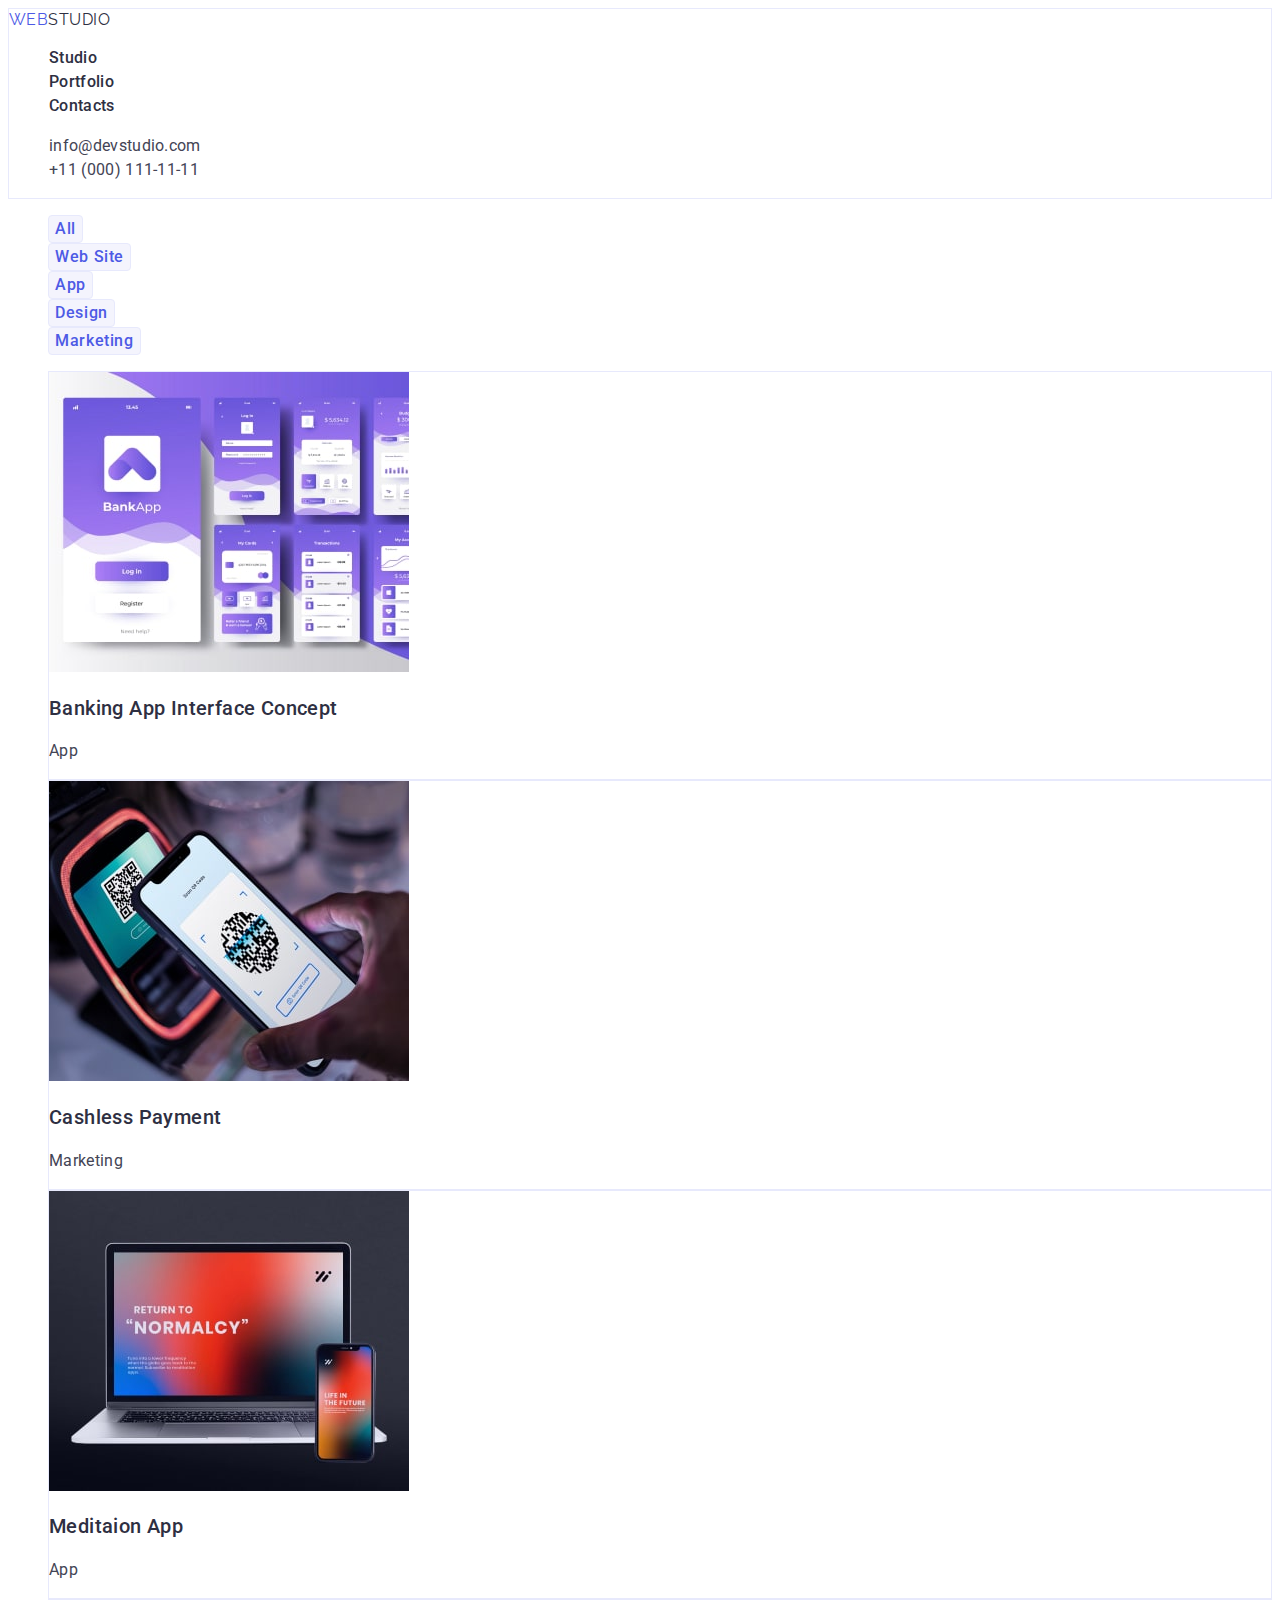
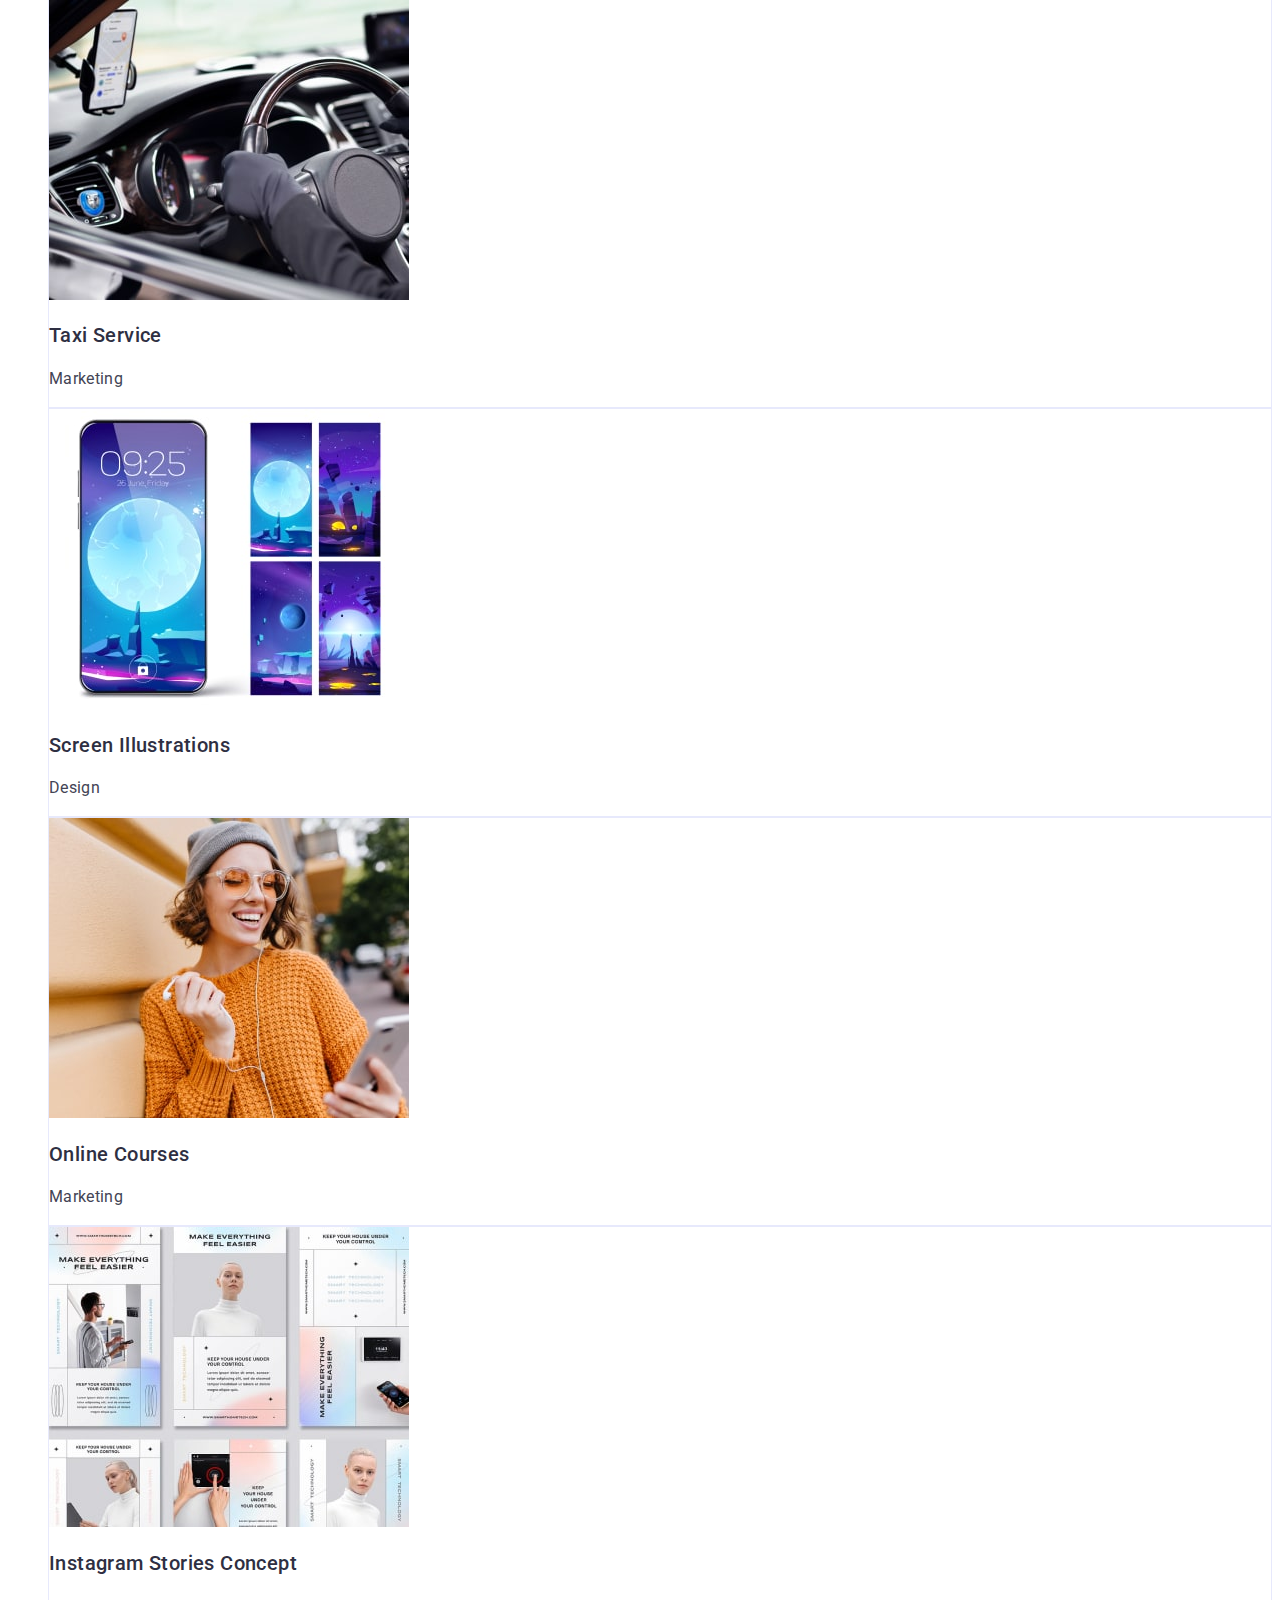
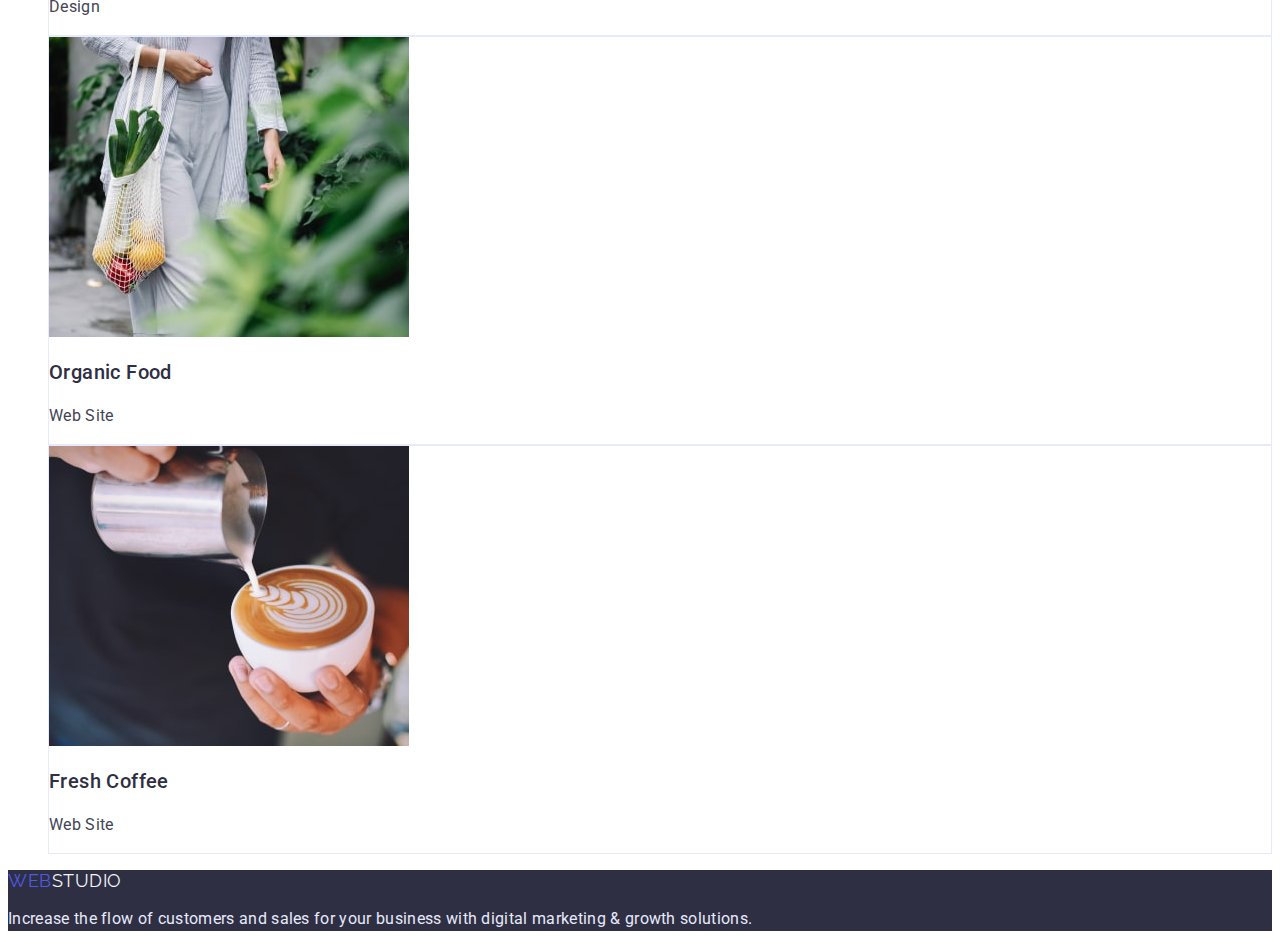
==== portfolio.html @ 23fd4c04 "Initial commit" ====
<!DOCTYPE html>
<html lang="en">
<head>
    <meta charset="UTF-8">
    <meta http-equiv="X-UA-Compatible" content="IE=edge">
    <meta name="viewport" content="width=device-width, initial-scale=1.0">
    <title>Portfolio</title>
    <link rel="preconnect" href="https://fonts.googleapis.com"><link rel="preconnect" href="https://fonts.gstatic.com" crossorigin><link href="https://fonts.googleapis.com/css2?family=Raleway:wght@800&family=Roboto:wght@400;500;700;900&display=swap" rel="stylesheet">
    <link rel="stylesheet" href="./css/styles.css" />
</head>
<body>
    <header class="header">
        <nav class="nav">
            <a class="text-logo" href="./index.html">
                <span class="span">Web</span>Studio
            </a>
            <ul class="nav-list">
                <li class="nav-item"><a class="nav-link" href="./index.html">Studio</a></li>
                <li class="nav-item"><a class="nav-link" href="./portfolio.html">Portfolio</a></li>
                <li class="nav-item"><a class="nav-link" href="">Contacts</a></li>
            </ul> 
        </nav>
        <address>
            <ul class="address-list">
                <li class="address-item"><a class="address-link" href="mailto:info@devstudio.com">info@devstudio.com</a></li>
                <li class="address-item"><a class="address-link" href="tel:+110001111111">+11 (000) 111-11-11</a></li>
            </ul>
        </address>
    </header>
    <main>
        <!-- Hero -->
        <section class="portfolio-hero">
            <h1 class="visually-hidden">Development</h1>
            <ul class="portfolio-hero-list">
                <li class="portfolio-hero-item-btn"><button class="portfolio-hero-btn" type="button">All</button></li>
                <li class="portfolio-hero-item-btn"><button class="portfolio-hero-btn" type="button">Web Site</button></li>
                <li class="portfolio-hero-item-btn"><button class="portfolio-hero-btn" type="button">App</button></li>
                <li class="portfolio-hero-item-btn"><button class="portfolio-hero-btn" type="button">Design</button></li>
                <li class="portfolio-hero-item-btn"><button class="portfolio-hero-btn" type="button">Marketing</button></li>
            </ul>
            <ul class="portfolio-hero-list">
                <li class="portfolio-hero-item">
                    <a class="portfolio-hero-link"  href="">
                    <img class="portfolio-hero-img" src="./images/hw2/img1-min.jpg" alt="banking" width="360" height="300"> 
                    </a>
                    <h2 class="portfolio-hero-subtitle" >Banking App Interface Concept</h2>
                    <p class="portfolio-hero-text">App</p>
                </li>
                <li class="portfolio-hero-item">
                    <a class="portfolio-hero-link"  href="">
                    <img class="portfolio-hero-img" src="./images/hw2/img2-min.jpg" alt="payment" width="360" height="300">
                    </a>
                    <h2 class="portfolio-hero-subtitle" >Cashless Payment</h2>
                    <p class="portfolio-hero-text">Marketing</p>
                </li>
                <li class="portfolio-hero-item">
                    <a class="portfolio-hero-link"  href="">
                    <img class="portfolio-hero-img" src="./images/hw2/img3-min.jpg" alt="app" width="360" height="300">
                    </a>
                    <h2 class="portfolio-hero-subtitle" >Meditaion App</h2>
                    <p class="portfolio-hero-text">App</p>
                </li>
                <li class="portfolio-hero-item">
                    <a class="portfolio-hero-link"  href="">
                    <img class="portfolio-hero-img" src="./images/hw2/img4-min.jpg" alt="service" width="360" height="300">
                    </a>
                    <h2 class="portfolio-hero-subtitle" >Taxi Service</h2>
                    <p class="portfolio-hero-text">Marketing</p>
                </li>
                <li class="portfolio-hero-item">
                    <a class="portfolio-hero-link"  href="">
                    <img class="portfolio-hero-img" src="./images/hw2/img5-min.jpg" alt="illustration" width="360" height="300">
                    </a>
                    <h2 class="portfolio-hero-subtitle" >Screen Illustrations</h2>
                    <p class="portfolio-hero-text">Design</p>
                </li>
                <li class="portfolio-hero-item">
                    <a class="portfolio-hero-link"  href="">
                    <img class="portfolio-hero-img" src="./images/hw2/img6-min.jpg" alt="illustration" width="360" height="300">
                    </a>
                    <h2 class="portfolio-hero-subtitle" >Online Courses</h2>
                    <p class="portfolio-hero-text">Marketing</p>
                </li>
                <li class="portfolio-hero-item">
                    <a class="portfolio-hero-link"  href="">
                    <img class="portfolio-hero-img" src="./images/hw2/img7-min.jpg" alt="instagram" width="360" height="300">
                    </a>
                    <h2 class="portfolio-hero-subtitle" >Instagram Stories Concept</h2>
                    <p class="portfolio-hero-text">Design</p>
                </li>
                <li class="portfolio-hero-item">
                    <a class="portfolio-hero-link"  href="">
                    <img class="portfolio-hero-img" src="./images/hw2/img8-min.jpg" alt="web-site" width="360" height="300">
                    </a>
                    <h2 class="portfolio-hero-subtitle" >Organic Food</h2>
                    <p class="portfolio-hero-text">Web Site</p>
                </li>
                <li class="portfolio-hero-item">
                    <a class="portfolio-hero-link"  href="">
                    <img class="portfolio-hero-img" src="./images/hw2/img9-min.jpg" alt="web-site" width="360" height="300">
                    </a>
                    <h2 class="portfolio-hero-subtitle" >Fresh Coffee</h2>
                    <p class="portfolio-hero-text">Web Site</p>
                </li>
            </ul>
        </section>
    </main>
    <footer class="footer">
        <a class="footer-text-logo" href="./index.html">
            <span class="span">Web</span>Studio
        </a>
        <p class="footer-text">Increase the flow of customers and sales for your business with digital marketing & growth solutions.</p>
    </footer>
</body>
</html>
---- css/styles.css ----
/* General for index and portfolio */

:root {
    --navy-blue-color: #2E2F42;
    --slate-color: #434455;
    --white-color: #fff;
    --cornflower-color:#E7E9FC;
    --iris-color: #4D5AE5;
    --ocean-color: #404BBF;
    --cloud-color:#F4F4FD;
    --typical-lh: 1.5;
}

body {
    color: var(--navy-blue-color);
    font-family: "Roboto", sans-serif;
    font-size: 16px;
    background-color: white;
}

.visually-hidden {
    position: absolute;
    width: 1px;
    height: 1px;
    margin: -1px;
    border: 0;
    padding: 0;
    white-space: nowrap;
    clip-path: inset(100%);
    clip: rect(0 0 0 0);
    overflow: hidden;
}

.header {
    border: 1px solid var(--cornflower-color);
}

.nav {
}

.text-logo {
    color: var(--navy-blue-color);
    font-family: 'Raleway', sans-serif;
    line-height: 1.33;
    letter-spacing: 0.03em;
    text-transform: uppercase;
    text-decoration: none
}

.nav .text-logo {
}

.span {
    color: var(--iris-color);
}

.nav-list {
    list-style-type: none;
}

.nav-item {
    
}

.nav-link {
    color: var(--navy-blue-color);
    font-weight: 500;
    line-height: var(--typical-lh);
    letter-spacing: 0.02em;
    text-decoration: none  
}

.nav-link:hover, 
.nav-link:focus {
    color: var(--ocean-color);  
}

.address-link:hover,
.address-link:focus {
    color: var(--ocean-color);   
}
.address-list {
    list-style-type: none;
}

.address-item {
    
}

.address-link {
    color: var(--slate-color);
    font-style: normal;
    line-height: var(--typical-lh);
    letter-spacing: 0.02em;
    text-decoration: none
}

.footer {
    background-color: var(--navy-blue-color);
}

.footer-text-logo {
    font-family: 'Raleway', sans-serif;
    font-size: 18px;
    line-height: 1.17;
    display: flex;
    align-items: center;
    letter-spacing: 0.03em;
    text-transform: uppercase;
    text-decoration: none;
    color: var(--cloud-color);
}

.footer .footer-text-logo {
}

.footer-text {
    line-height: var(--typical-lh);
    letter-spacing: 0.02em;
    color: var(--cornflower-color);
}

/* For index */

.hero {
    background-color: var(--navy-blue-color);
}

.hero-title {
    color: var(--white-color);
    font-size: 56px;
    line-height: 1.07;
    text-align: center;
    letter-spacing: 0.02em;
}   

.hero-btn {
    color: var(--white-color);
    font-family: inherit;
    font-weight: 500;
    font-size: 16px;
    line-height: var(--typical-lh);
    background-color: var(--iris-color);
    align-items: center;
    letter-spacing: 0.04em;
    cursor: pointer;
}

.hero-btn:hover,
.hero-btn:focus {
    color: var(--white-color);
    background-color: var(--ocean-color);
}

.about {
}

.about-list {
    list-style-type: none;
}

.about-item {
}

.section-subtitle {
    font-weight: 500;
    font-size: 20px;
    line-height: 1.2;
    letter-spacing: 0.02em;
}

.section-text {
    line-height: var(--typical-lh);
    letter-spacing: 0.02em;
    color: var(--slate-color);
}

.types {
}

.section-title {
    font-size: 36px;
    line-height: 1.11;
    text-align: center;
    letter-spacing: 0.02em;
    text-transform: capitalize;
}

.types-list {
    list-style-type: none;
}

.types-item {
}

.types-img {
}

.team {
    background: var(--cloud-color)
}

.team-list {
    list-style-type: none;
}

.team-item {
}

.team-img {
}

/* For portfolio */

.portfolio-hero {
}

.portfolio-hero-title {
}

.portfolio-hero-list { 
    list-style-type: none;
}

.portfolio-hero-item {
}

.portfolio-hero-btn {
    font-family: inherit;
    font-weight: 500;
    font-size: 16px;
    line-height: var(--typical-lh);
    display: flex;
    align-items: center;
    text-align: center;
    letter-spacing: 0.04em;
    color: var(--iris-color);
    background: var(--cloud-color);
    border: 1px solid var(--cornflower-color);
    border-radius: 4px;
    cursor: pointer;
}

.portfolio-hero-btn:hover, 
.portfolio-hero-btn:focus {
    color: var(--white-color);
    background-color: var(--ocean-color);
}

.projects {
}


.portfolio-hero-item {
    border: 1px solid var(--cornflower-color);
}

.projects-img {
}

.portfolio-hero-subtitle {
    font-weight: 500;
    font-size: 20px;
    line-height: var(--typical-lh);
    letter-spacing: 0.02em;
}

.portfolio-hero-text {
    line-height: var(--typical-lh);
    letter-spacing: 0.02em;
    color: var(--slate-color);
}
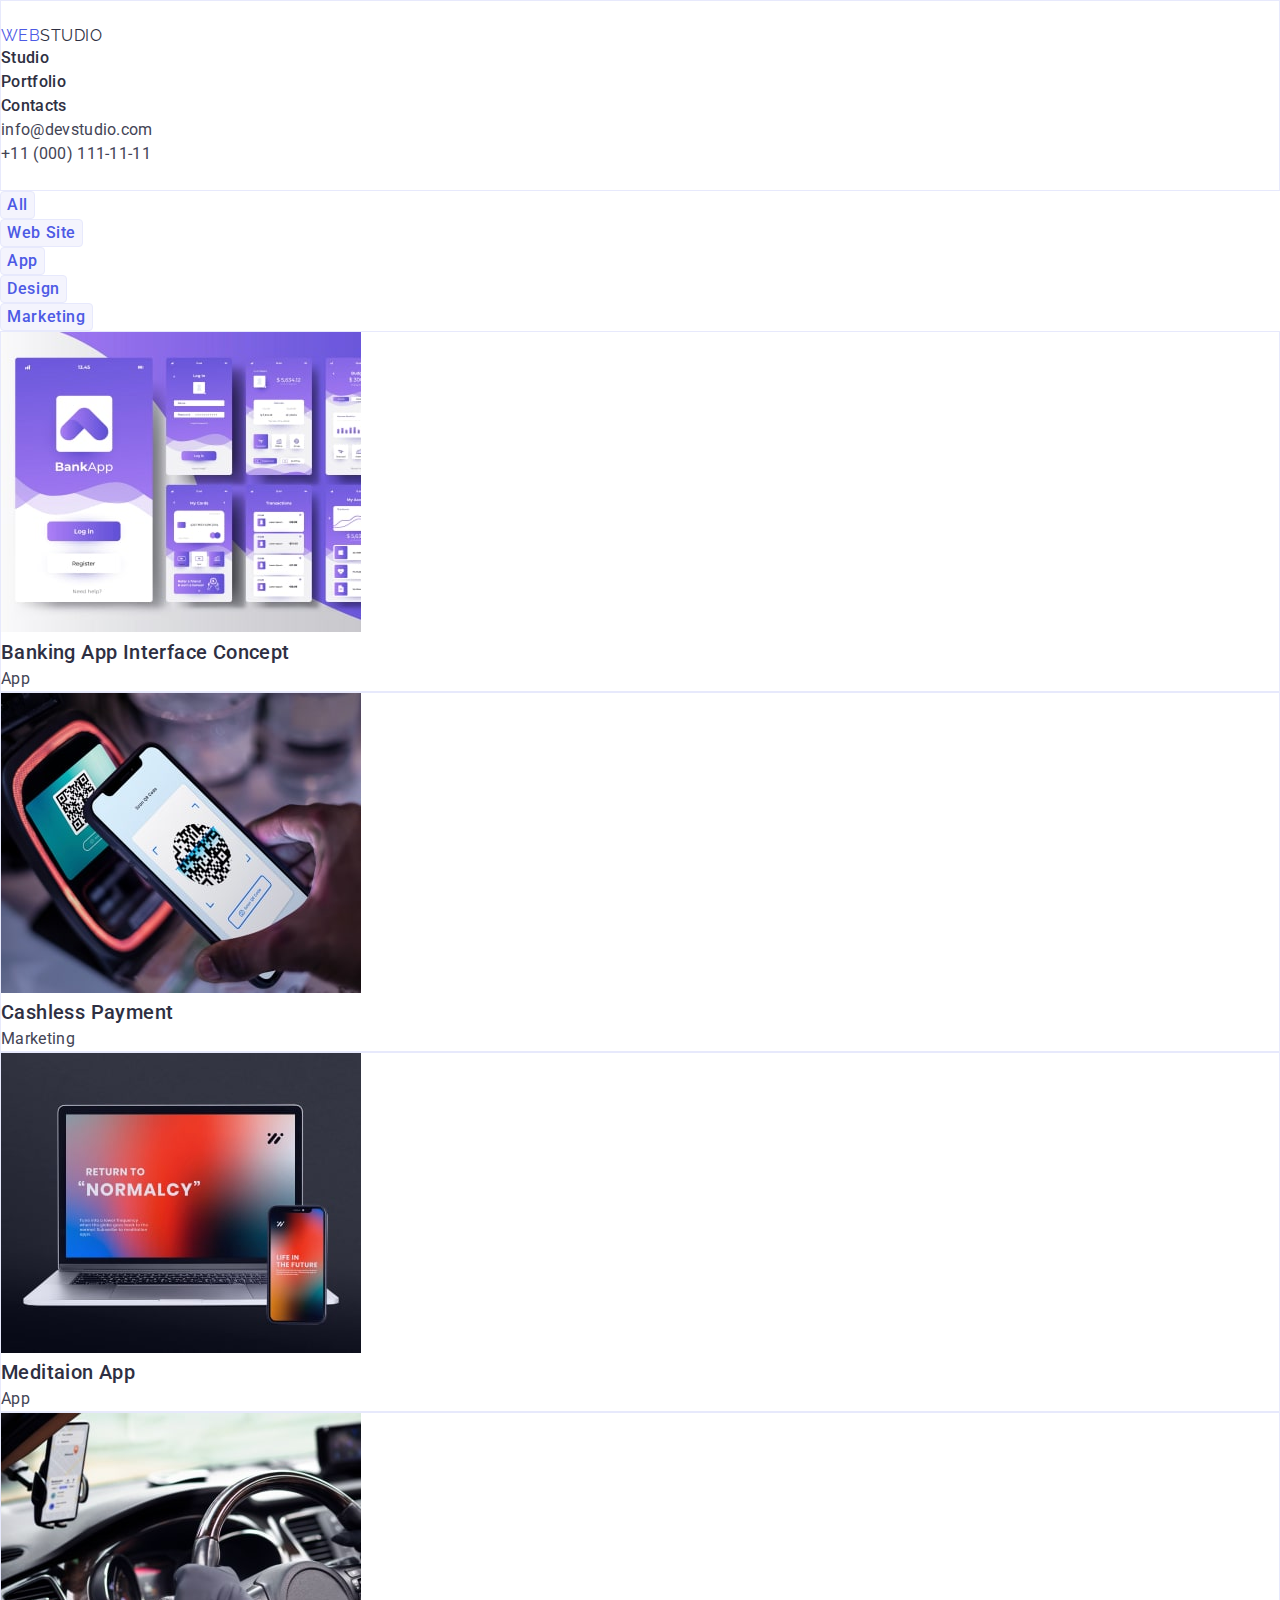
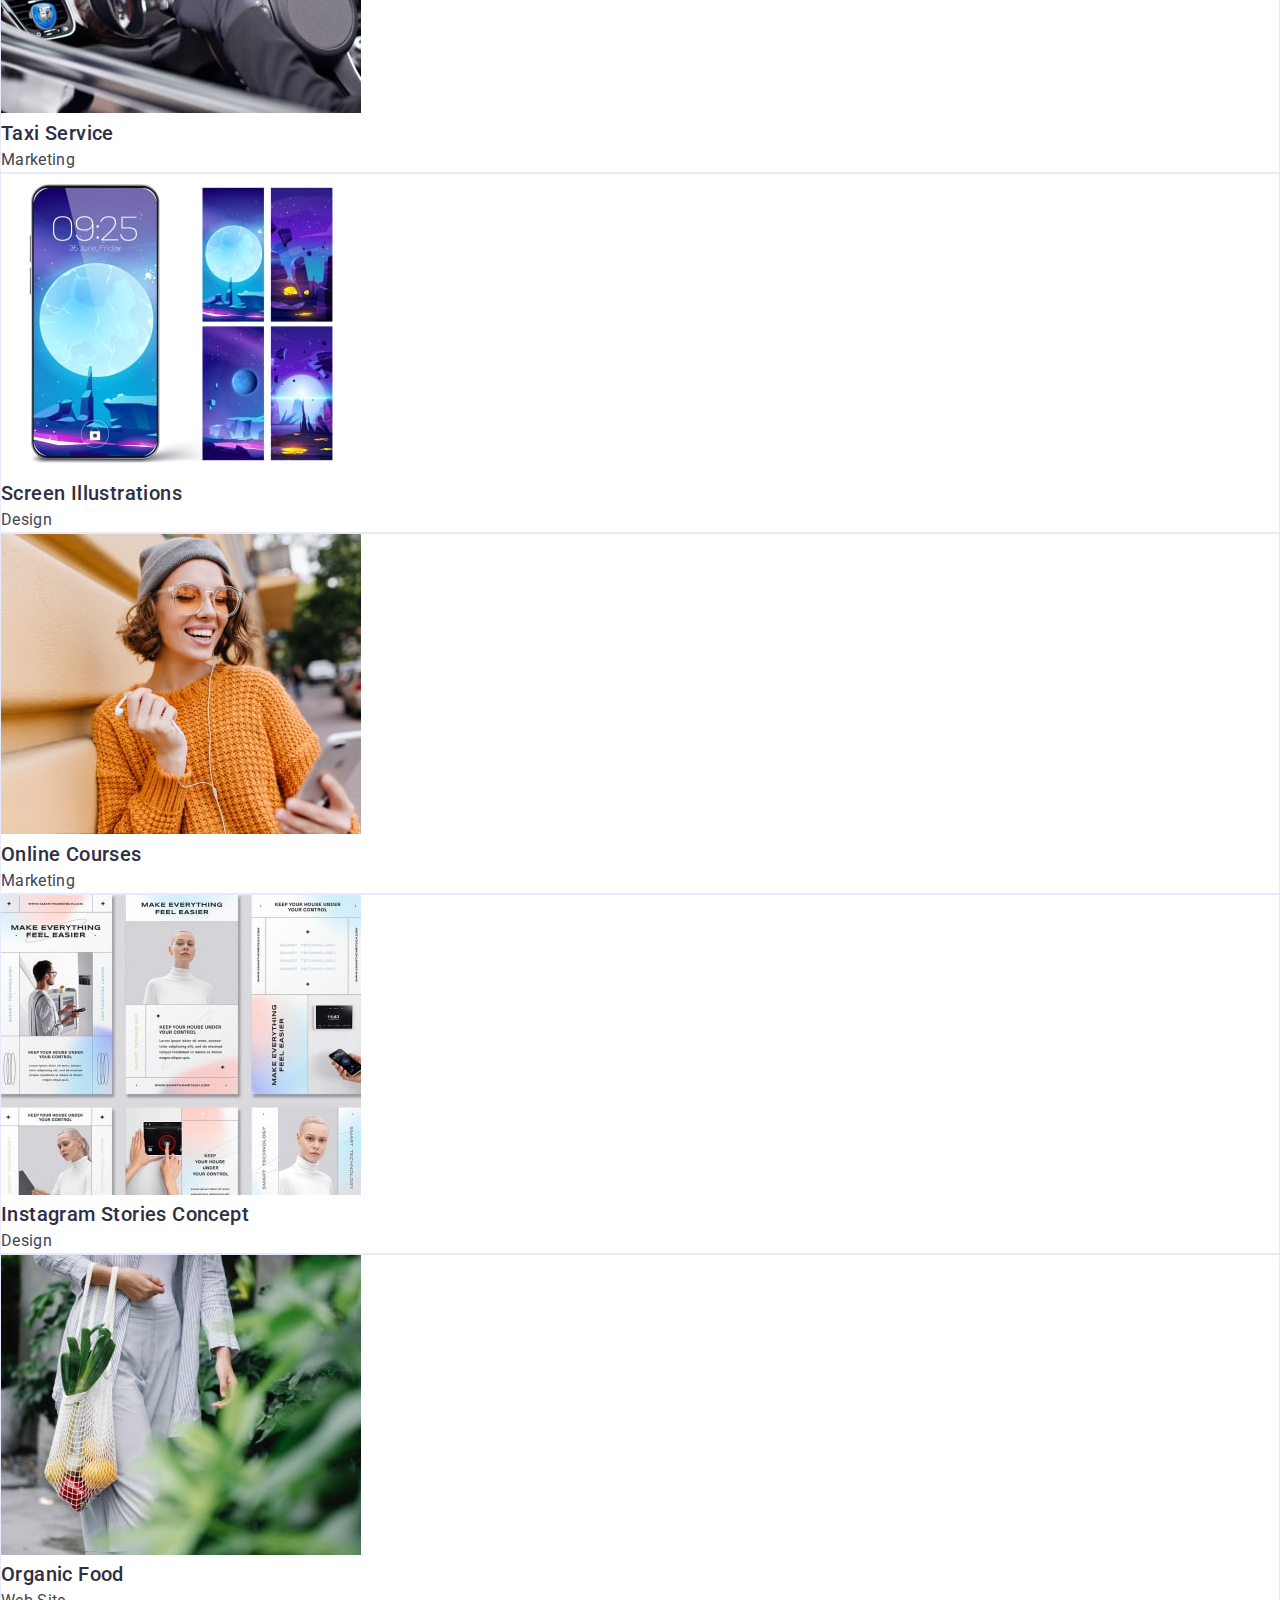
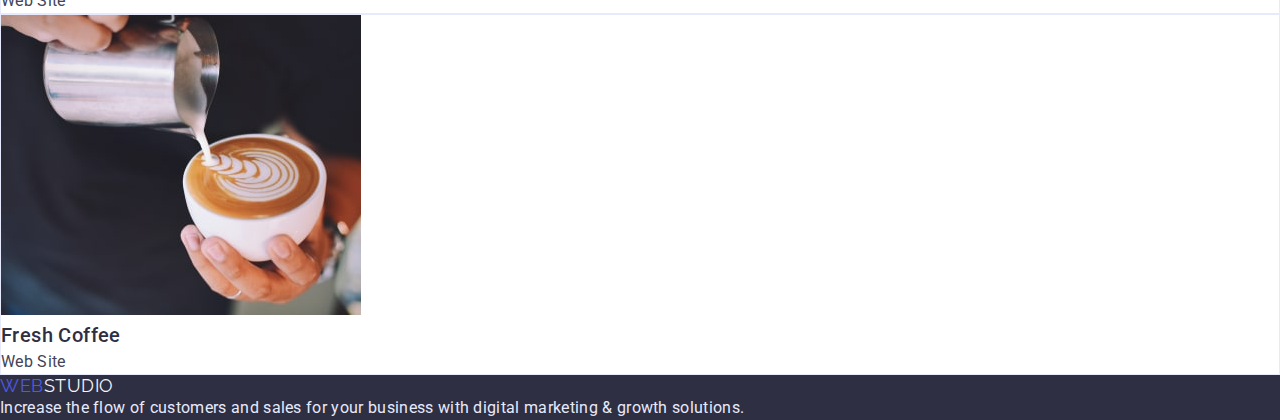
==== commit b6794dce: "Correct all files" ====
--- a/portfolio.html
+++ b/portfolio.html
@@ -6,6 +6,8 @@
     <meta name="viewport" content="width=device-width, initial-scale=1.0">
     <title>Portfolio</title>
     <link rel="preconnect" href="https://fonts.googleapis.com"><link rel="preconnect" href="https://fonts.gstatic.com" crossorigin><link href="https://fonts.googleapis.com/css2?family=Raleway:wght@800&family=Roboto:wght@400;500;700;900&display=swap" rel="stylesheet">
+    <!-- Нормалізатор стилів -->
+    <link rel="stylesheet" href="https://cdnjs.cloudflare.com/ajax/libs/modern-normalize/1.0.0/modern-normalize.min.css"/>
     <link rel="stylesheet" href="./css/styles.css" />
 </head>
 <body>
--- a/css/styles.css
+++ b/css/styles.css
@@ -16,6 +16,25 @@
     font-family: "Roboto", sans-serif;
     font-size: 16px;
     background-color: white;
+}
+
+h1,h2,h3,h4,h5,h6,p {
+    margin: 0;
+}
+
+ul {
+    margin: 0;
+    padding-left: 0;
+}
+
+button {
+cursor: pointer;
+}
+
+.container {
+    width: 1158px;
+    margin-left: auto;
+    margin-right: auto;
 }
 
 .visually-hidden {
@@ -33,6 +52,8 @@
 
 .header {
     border: 1px solid var(--cornflower-color);
+    padding-top: 24px;
+    padding-bottom: 24px;
 }
 
 .nav {
@@ -126,6 +147,14 @@
     background-color: var(--navy-blue-color);
 }
 
+.container-hero {
+    padding-left: auto;
+    padding-right: auto;
+    padding-top: 188px;
+    padding-bottom: 188px;
+    text-align: center
+}
+
 .hero-title {
     color: var(--white-color);
     font-size: 56px;
@@ -143,7 +172,10 @@
     background-color: var(--iris-color);
     align-items: center;
     letter-spacing: 0.04em;
-    cursor: pointer;
+    width: 169px;
+    height: 56px;
+    box-shadow: 0px 4px 4px rgba(0, 0, 0, 0.15);
+    border-radius: 4px;
 }
 
 .hero-btn:hover,
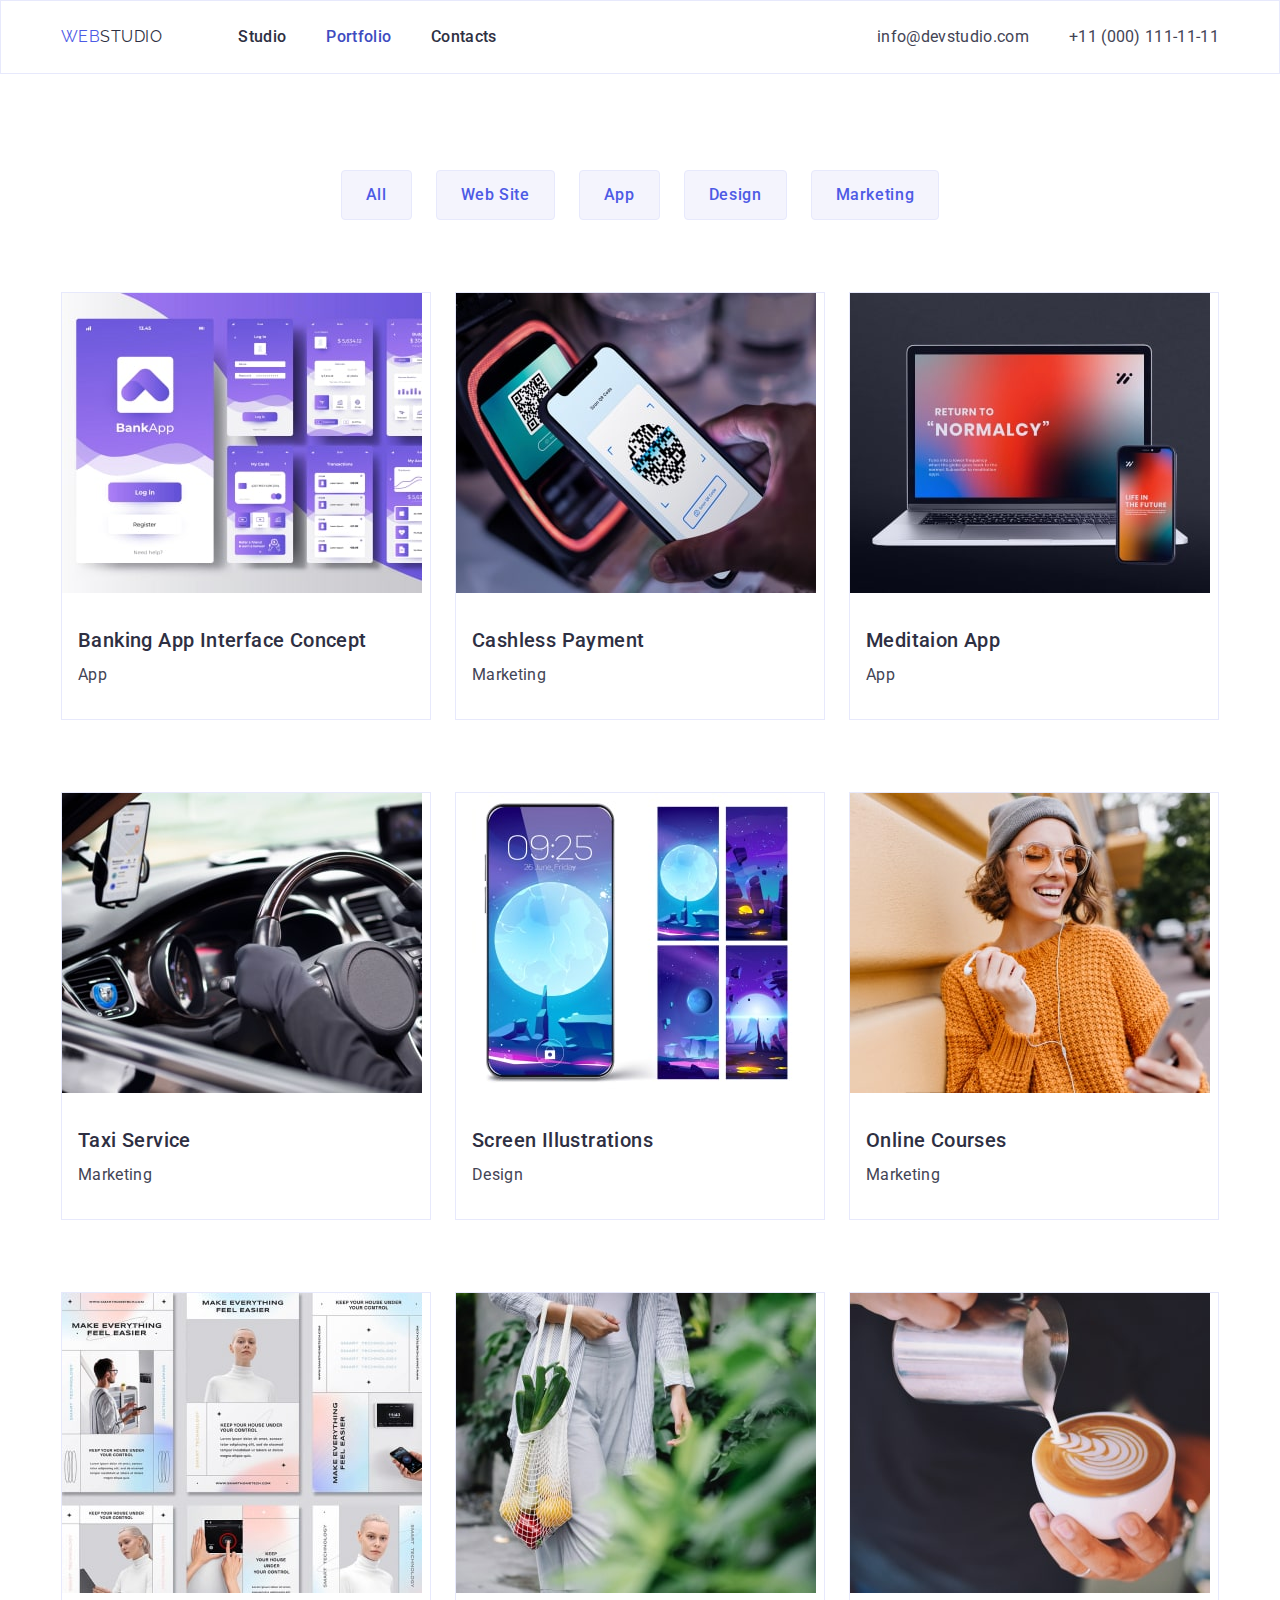
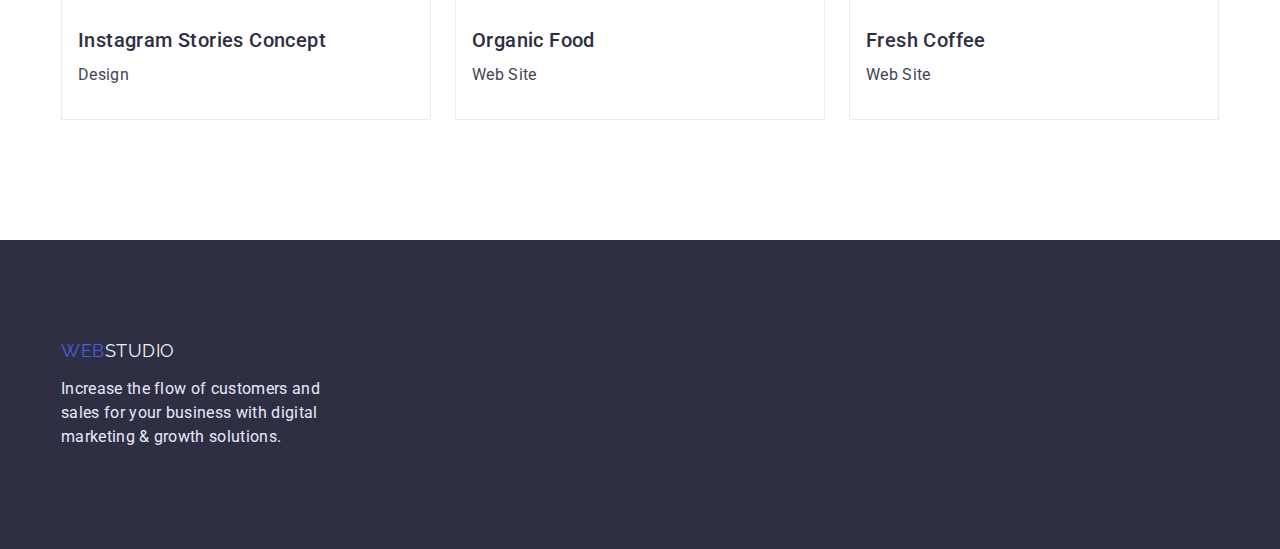
==== commit 5e93f3c2: "update all" ====
--- a/portfolio.html
+++ b/portfolio.html
@@ -12,106 +12,118 @@
 </head>
 <body>
     <header class="header">
-        <nav class="nav">
-            <a class="text-logo" href="./index.html">
-                <span class="span">Web</span>Studio
-            </a>
-            <ul class="nav-list">
-                <li class="nav-item"><a class="nav-link" href="./index.html">Studio</a></li>
-                <li class="nav-item"><a class="nav-link" href="./portfolio.html">Portfolio</a></li>
-                <li class="nav-item"><a class="nav-link" href="">Contacts</a></li>
-            </ul> 
-        </nav>
-        <address>
-            <ul class="address-list">
-                <li class="address-item"><a class="address-link" href="mailto:info@devstudio.com">info@devstudio.com</a></li>
-                <li class="address-item"><a class="address-link" href="tel:+110001111111">+11 (000) 111-11-11</a></li>
-            </ul>
-        </address>
+        <div class="container header-container">
+            <nav class="nav">
+                <a class="text-logo" href="./index.html">
+                    <span class="span">Web</span>Studio
+                </a>
+                <ul class="nav-list">
+                    <li class="nav-item"><a class="nav-link" href="./index.html">Studio</a></li>
+                    <li class="nav-item"><a class="nav-link current" href="./portfolio.html">Portfolio</a></li>
+                    <li class="nav-item"><a class="nav-link" href="">Contacts</a></li>
+                </ul> 
+            </nav>
+            <address>
+                <ul class="address-list">
+                    <li class="address-item"><a class="address-link" href="mailto:info@devstudio.com">info@devstudio.com</a></li>
+                    <li class="address-item"><a class="address-link" href="tel:+110001111111">+11 (000) 111-11-11</a></li>
+                </ul>
+            </address>
+        </div>
     </header>
     <main>
         <!-- Hero -->
         <section class="portfolio-hero">
             <h1 class="visually-hidden">Development</h1>
+            <div class="container filter">
+                <ul class="portfolio-hero-list">
+                        <li class="portfolio-hero-item-btn"><button class="portfolio-hero-btn" type="button">All</button></li>
+                        <li class="portfolio-hero-item-btn"><button class="portfolio-hero-btn" type="button">Web Site</button></li>
+                        <li class="portfolio-hero-item-btn"><button class="portfolio-hero-btn" type="button">App</button></li>
+                        <li class="portfolio-hero-item-btn"><button class="portfolio-hero-btn" type="button">Design</button></li>
+                        <li class="portfolio-hero-item-btn"><button class="portfolio-hero-btn" type="button">Marketing</button></li>
+                </ul>
+            </div>
             <ul class="portfolio-hero-list">
-                <li class="portfolio-hero-item-btn"><button class="portfolio-hero-btn" type="button">All</button></li>
-                <li class="portfolio-hero-item-btn"><button class="portfolio-hero-btn" type="button">Web Site</button></li>
-                <li class="portfolio-hero-item-btn"><button class="portfolio-hero-btn" type="button">App</button></li>
-                <li class="portfolio-hero-item-btn"><button class="portfolio-hero-btn" type="button">Design</button></li>
-                <li class="portfolio-hero-item-btn"><button class="portfolio-hero-btn" type="button">Marketing</button></li>
-            </ul>
-            <ul class="portfolio-hero-list">
-                <li class="portfolio-hero-item">
-                    <a class="portfolio-hero-link"  href="">
-                    <img class="portfolio-hero-img" src="./images/hw2/img1-min.jpg" alt="banking" width="360" height="300"> 
-                    </a>
-                    <h2 class="portfolio-hero-subtitle" >Banking App Interface Concept</h2>
-                    <p class="portfolio-hero-text">App</p>
-                </li>
-                <li class="portfolio-hero-item">
-                    <a class="portfolio-hero-link"  href="">
-                    <img class="portfolio-hero-img" src="./images/hw2/img2-min.jpg" alt="payment" width="360" height="300">
-                    </a>
-                    <h2 class="portfolio-hero-subtitle" >Cashless Payment</h2>
-                    <p class="portfolio-hero-text">Marketing</p>
-                </li>
-                <li class="portfolio-hero-item">
-                    <a class="portfolio-hero-link"  href="">
-                    <img class="portfolio-hero-img" src="./images/hw2/img3-min.jpg" alt="app" width="360" height="300">
-                    </a>
-                    <h2 class="portfolio-hero-subtitle" >Meditaion App</h2>
-                    <p class="portfolio-hero-text">App</p>
-                </li>
-                <li class="portfolio-hero-item">
-                    <a class="portfolio-hero-link"  href="">
-                    <img class="portfolio-hero-img" src="./images/hw2/img4-min.jpg" alt="service" width="360" height="300">
-                    </a>
-                    <h2 class="portfolio-hero-subtitle" >Taxi Service</h2>
-                    <p class="portfolio-hero-text">Marketing</p>
-                </li>
-                <li class="portfolio-hero-item">
-                    <a class="portfolio-hero-link"  href="">
-                    <img class="portfolio-hero-img" src="./images/hw2/img5-min.jpg" alt="illustration" width="360" height="300">
-                    </a>
-                    <h2 class="portfolio-hero-subtitle" >Screen Illustrations</h2>
-                    <p class="portfolio-hero-text">Design</p>
-                </li>
-                <li class="portfolio-hero-item">
-                    <a class="portfolio-hero-link"  href="">
-                    <img class="portfolio-hero-img" src="./images/hw2/img6-min.jpg" alt="illustration" width="360" height="300">
-                    </a>
-                    <h2 class="portfolio-hero-subtitle" >Online Courses</h2>
-                    <p class="portfolio-hero-text">Marketing</p>
-                </li>
-                <li class="portfolio-hero-item">
-                    <a class="portfolio-hero-link"  href="">
-                    <img class="portfolio-hero-img" src="./images/hw2/img7-min.jpg" alt="instagram" width="360" height="300">
-                    </a>
-                    <h2 class="portfolio-hero-subtitle" >Instagram Stories Concept</h2>
-                    <p class="portfolio-hero-text">Design</p>
-                </li>
-                <li class="portfolio-hero-item">
-                    <a class="portfolio-hero-link"  href="">
-                    <img class="portfolio-hero-img" src="./images/hw2/img8-min.jpg" alt="web-site" width="360" height="300">
-                    </a>
-                    <h2 class="portfolio-hero-subtitle" >Organic Food</h2>
-                    <p class="portfolio-hero-text">Web Site</p>
-                </li>
-                <li class="portfolio-hero-item">
-                    <a class="portfolio-hero-link"  href="">
-                    <img class="portfolio-hero-img" src="./images/hw2/img9-min.jpg" alt="web-site" width="360" height="300">
-                    </a>
-                    <h2 class="portfolio-hero-subtitle" >Fresh Coffee</h2>
-                    <p class="portfolio-hero-text">Web Site</p>
-                </li>
+                <div class="container typical">
+                    <li class="portfolio-hero-item">
+                            <a class="portfolio-hero-link"  href="">
+                            <img class="portfolio-hero-img" src="./images/hw2/img1-min.jpg" alt="banking" width="360" height="300"> 
+                            </a>
+                                    <h2 class="portfolio-hero-subtitle" >Banking App Interface Concept</h2>
+                                    <p class="portfolio-hero-text">App</p>
+                    </li>
+                    <li class="portfolio-hero-item">
+                        <a class="portfolio-hero-link"  href="">
+                        <img class="portfolio-hero-img" src="./images/hw2/img2-min.jpg" alt="payment" width="360" height="300">
+                        </a>
+                            <h2 class="portfolio-hero-subtitle" >Cashless Payment</h2>
+                            <p class="portfolio-hero-text">Marketing</p>
+                    </li>
+                    <li class="portfolio-hero-item">
+                        <a class="portfolio-hero-link"  href="">
+                        <img class="portfolio-hero-img" src="./images/hw2/img3-min.jpg" alt="app" width="360" height="300">
+                        </a>
+                            <h2 class="portfolio-hero-subtitle" >Meditaion App</h2>
+                            <p class="portfolio-hero-text">App</p>
+                    </li>
+                </div>
+                <div class="container typical">
+                    <li class="portfolio-hero-item">
+                        <a class="portfolio-hero-link"  href="">
+                        <img class="portfolio-hero-img" src="./images/hw2/img4-min.jpg" alt="service" width="360" height="300">
+                        </a>
+                            <h2 class="portfolio-hero-subtitle" >Taxi Service</h2>
+                            <p class="portfolio-hero-text">Marketing</p>
+                    </li>
+                    <li class="portfolio-hero-item">
+                        <a class="portfolio-hero-link"  href="">
+                        <img class="portfolio-hero-img" src="./images/hw2/img5-min.jpg" alt="illustration" width="360" height="300">
+                        </a>
+                            <h2 class="portfolio-hero-subtitle" >Screen Illustrations</h2>
+                            <p class="portfolio-hero-text">Design</p>
+                    </li>
+                    <li class="portfolio-hero-item">
+                        <a class="portfolio-hero-link"  href="">
+                        <img class="portfolio-hero-img" src="./images/hw2/img6-min.jpg" alt="illustration" width="360" height="300">
+                        </a>
+                            <h2 class="portfolio-hero-subtitle" >Online Courses</h2>
+                            <p class="portfolio-hero-text">Marketing</p>
+                    </li>
+                </div>
+                <div class="container typical">
+                    <li class="portfolio-hero-item">
+                        <a class="portfolio-hero-link"  href="">
+                        <img class="portfolio-hero-img" src="./images/hw2/img7-min.jpg" alt="instagram" width="360" height="300">
+                        </a>
+                            <h2 class="portfolio-hero-subtitle" >Instagram Stories Concept</h2>
+                            <p class="portfolio-hero-text">Design</p>
+                    </li>
+                    <li class="portfolio-hero-item">
+                        <a class="portfolio-hero-link"  href="">
+                        <img class="portfolio-hero-img" src="./images/hw2/img8-min.jpg" alt="web-site" width="360" height="300">
+                        </a>
+                            <h2 class="portfolio-hero-subtitle" >Organic Food</h2>
+                            <p class="portfolio-hero-text">Web Site</p>
+                    </li>
+                    <li class="portfolio-hero-item">
+                        <a class="portfolio-hero-link"  href="">
+                        <img class="portfolio-hero-img" src="./images/hw2/img9-min.jpg" alt="web-site" width="360" height="300">
+                        </a>
+                            <h2 class="portfolio-hero-subtitle" >Fresh Coffee</h2>
+                            <p class="portfolio-hero-text">Web Site</p>
+                    </li>
+                </div>
             </ul>
         </section>
     </main>
     <footer class="footer">
-        <a class="footer-text-logo" href="./index.html">
-            <span class="span">Web</span>Studio
-        </a>
-        <p class="footer-text">Increase the flow of customers and sales for your business with digital marketing & growth solutions.</p>
+        <div class="container">
+            <a class="footer-text-logo" href="./index.html">
+                <span class="span">Web</span>Studio
+            </a>
+            <p class="footer-text">Increase the flow of customers and sales for your business with digital marketing & growth solutions.</p>
+        </div>
     </footer>
 </body>
 </html>--- a/css/styles.css
+++ b/css/styles.css
@@ -20,6 +20,10 @@
 
 h1,h2,h3,h4,h5,h6,p {
     margin: 0;
+}
+
+img {
+    display: block;
 }
 
 ul {
@@ -56,7 +60,14 @@
     padding-bottom: 24px;
 }
 
+.header-container {
+    display: flex;
+}
+
 .nav {
+    display: flex;
+    align-items: center;
+    margin-right: auto;
 }
 
 .text-logo {
@@ -77,6 +88,9 @@
 
 .nav-list {
     list-style-type: none;
+    display: flex;
+    margin-left: 76px;
+    gap: 40px;
 }
 
 .nav-item {
@@ -96,12 +110,19 @@
     color: var(--ocean-color);  
 }
 
+.nav-link.current {
+color: var(--ocean-color);
+}
+
 .address-link:hover,
 .address-link:focus {
     color: var(--ocean-color);   
 }
 .address-list {
     list-style-type: none;
+    display: flex;
+    align-items: center;
+    gap: 40px;
 }
 
 .address-item {
@@ -118,6 +139,8 @@
 
 .footer {
     background-color: var(--navy-blue-color);
+    padding-top: 100px;
+    margin-top: 120px;
 }
 
 .footer-text-logo {
@@ -139,6 +162,9 @@
     line-height: var(--typical-lh);
     letter-spacing: 0.02em;
     color: var(--cornflower-color);
+    padding-bottom: 100px;
+    padding-top: 16px;
+    max-width: 264px;
 }
 
 /* For index */
@@ -147,12 +173,11 @@
     background-color: var(--navy-blue-color);
 }
 
-.container-hero {
-    padding-left: auto;
-    padding-right: auto;
+.first {
     padding-top: 188px;
     padding-bottom: 188px;
-    text-align: center
+    text-align: center;
+    max-width: 496px;
 }
 
 .hero-title {
@@ -176,6 +201,7 @@
     height: 56px;
     box-shadow: 0px 4px 4px rgba(0, 0, 0, 0.15);
     border-radius: 4px;
+    margin-top: 48px;
 }
 
 .hero-btn:hover,
@@ -185,10 +211,13 @@
 }
 
 .about {
+    padding-top: 151px;
 }
 
 .about-list {
     list-style-type: none;
+    display: flex;
+    gap: 24px;
 }
 
 .about-item {
@@ -199,6 +228,7 @@
     font-size: 20px;
     line-height: 1.2;
     letter-spacing: 0.02em;
+    margin-bottom: 8px;
 }
 
 .section-text {
@@ -216,16 +246,21 @@
     text-align: center;
     letter-spacing: 0.02em;
     text-transform: capitalize;
+    padding-top: 120px;
+    padding-bottom: 72px;
 }
 
 .types-list {
     list-style-type: none;
+    display: flex;
+    gap: 24px;
 }
 
 .types-item {
 }
 
 .types-img {
+    margin-bottom: 120px;
 }
 
 .team {
@@ -234,6 +269,8 @@
 
 .team-list {
     list-style-type: none;
+    display: flex;
+    gap: 24px;
 }
 
 .team-item {
@@ -242,8 +279,33 @@
 .team-img {
 }
 
+.team-merged {
+    background-color: var(--white-color);
+    padding: 32px 16px;
+    margin-bottom: 120px;
+    text-align: center;
+}
+
 /* For portfolio */
 
+.filter {
+    margin-right: auto;
+    margin-left: auto;
+    display: flex; 
+    padding-top: 96px;
+    padding-bottom: 72px;
+}
+
+.typical {
+    display: flex;
+    gap: 24px;
+}
+
+.typical:not(:last-child) {
+    margin-bottom: 48px;
+}
+
+
 .portfolio-hero {
 }
 
@@ -252,9 +314,11 @@
 
 .portfolio-hero-list { 
     list-style-type: none;
-}
-
-.portfolio-hero-item {
+    display: flex;
+    margin-right: auto;
+    margin-left: auto;
+    flex-wrap: wrap;
+    gap: 24px;
 }
 
 .portfolio-hero-btn {
@@ -271,6 +335,7 @@
     border: 1px solid var(--cornflower-color);
     border-radius: 4px;
     cursor: pointer;
+    padding: 12px 24px;
 }
 
 .portfolio-hero-btn:hover, 
@@ -282,9 +347,14 @@
 .projects {
 }
 
-
 .portfolio-hero-item {
-    border: 1px solid var(--cornflower-color);
+    flex-basis: calc((100% - 48px) / 3);
+    flex-wrap: wrap;
+    border: 1px solid var(--cornflower-color)
+}
+
+.portfolio-hero-item: not(:last-child) {
+    margin-bottom: 48px;  
 }
 
 .projects-img {
@@ -295,10 +365,15 @@
     font-size: 20px;
     line-height: var(--typical-lh);
     letter-spacing: 0.02em;
+    margin-top: 32px;
+    margin-bottom: 8px;
+    padding-left: 16px;
 }
 
 .portfolio-hero-text {
     line-height: var(--typical-lh);
     letter-spacing: 0.02em;
     color: var(--slate-color);
-}
+    padding-bottom: 32px;
+    padding-left: 16px;
+}
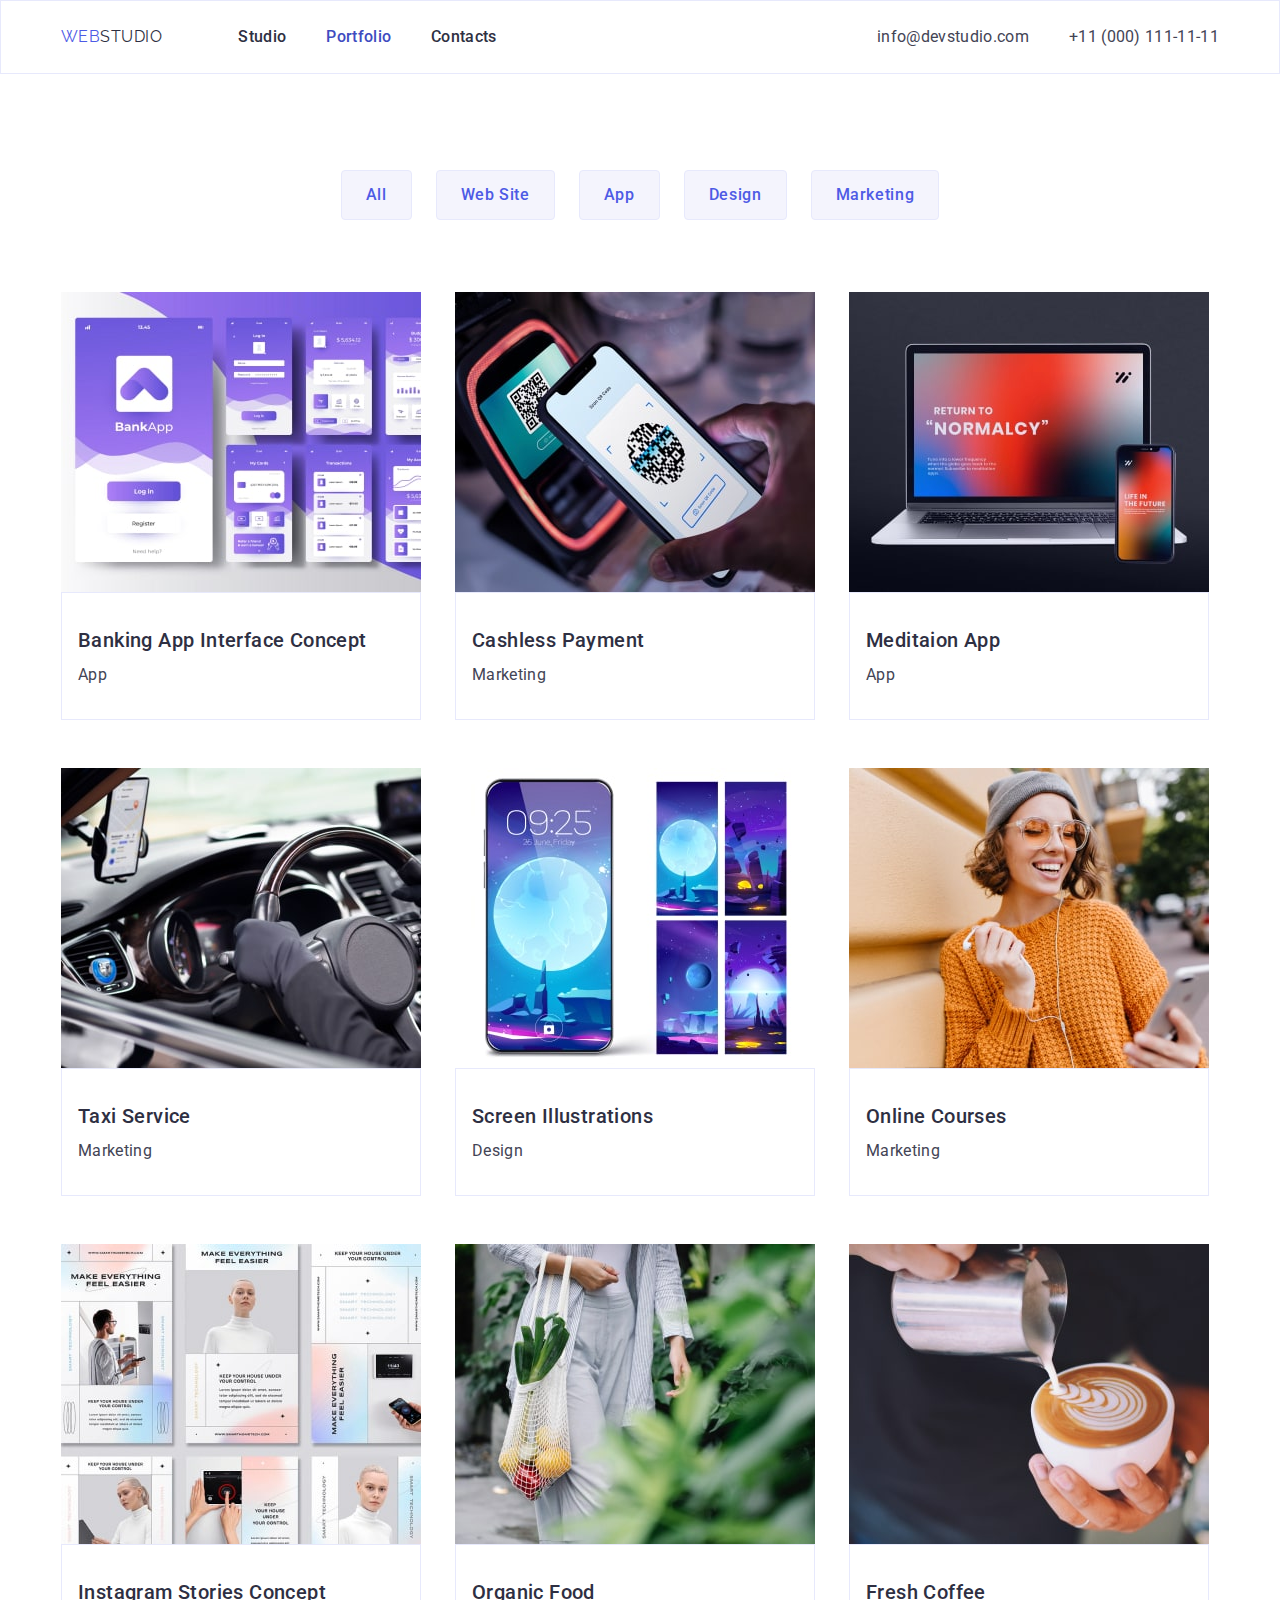
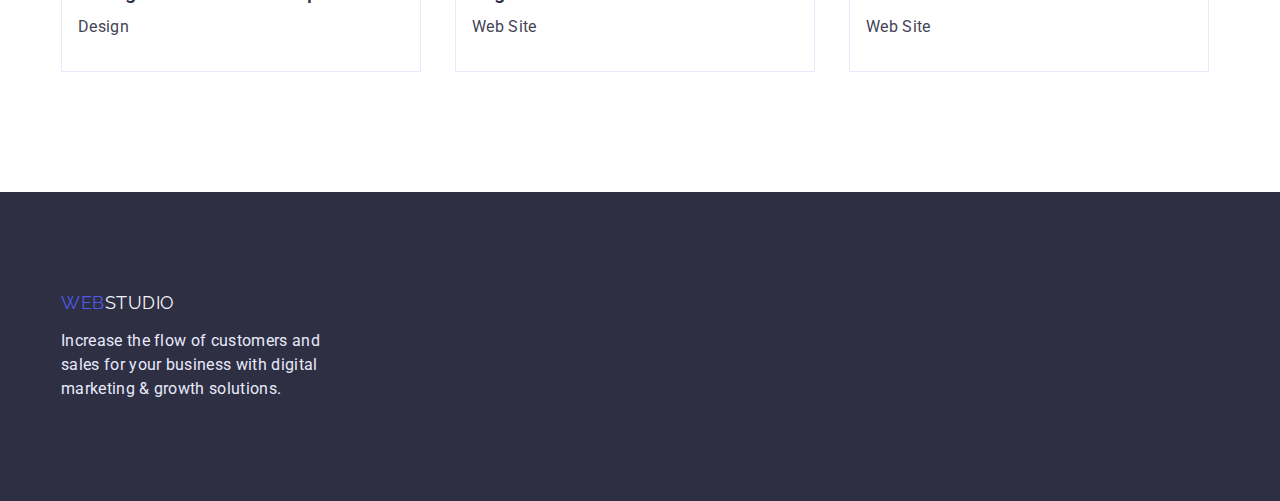
==== commit af151c8e: "Final version" ====
--- a/portfolio.html
+++ b/portfolio.html
@@ -36,7 +36,7 @@
         <section class="portfolio-hero">
             <h1 class="visually-hidden">Development</h1>
             <div class="container filter">
-                <ul class="portfolio-hero-list">
+                <ul class="portfolio-hero-list select">
                         <li class="portfolio-hero-item-btn"><button class="portfolio-hero-btn" type="button">All</button></li>
                         <li class="portfolio-hero-item-btn"><button class="portfolio-hero-btn" type="button">Web Site</button></li>
                         <li class="portfolio-hero-item-btn"><button class="portfolio-hero-btn" type="button">App</button></li>
@@ -50,22 +50,28 @@
                             <a class="portfolio-hero-link"  href="">
                             <img class="portfolio-hero-img" src="./images/hw2/img1-min.jpg" alt="banking" width="360" height="300"> 
                             </a>
-                                    <h2 class="portfolio-hero-subtitle" >Banking App Interface Concept</h2>
-                                    <p class="portfolio-hero-text">App</p>
+                                    <div class="container-text">
+                                        <h2 class="portfolio-hero-subtitle" >Banking App Interface Concept</h2>
+                                        <p class="portfolio-hero-text">App</p>
+                                    </div>
                     </li>
                     <li class="portfolio-hero-item">
                         <a class="portfolio-hero-link"  href="">
                         <img class="portfolio-hero-img" src="./images/hw2/img2-min.jpg" alt="payment" width="360" height="300">
                         </a>
-                            <h2 class="portfolio-hero-subtitle" >Cashless Payment</h2>
-                            <p class="portfolio-hero-text">Marketing</p>
+                            <div class="container-text">
+                                <h2 class="portfolio-hero-subtitle" >Cashless Payment</h2>
+                                <p class="portfolio-hero-text">Marketing</p>
+                            </div>
                     </li>
                     <li class="portfolio-hero-item">
                         <a class="portfolio-hero-link"  href="">
                         <img class="portfolio-hero-img" src="./images/hw2/img3-min.jpg" alt="app" width="360" height="300">
                         </a>
-                            <h2 class="portfolio-hero-subtitle" >Meditaion App</h2>
-                            <p class="portfolio-hero-text">App</p>
+                            <div class="container-text">
+                                <h2 class="portfolio-hero-subtitle" >Meditaion App</h2>
+                                <p class="portfolio-hero-text">App</p>
+                            </div>
                     </li>
                 </div>
                 <div class="container typical">
@@ -73,22 +79,28 @@
                         <a class="portfolio-hero-link"  href="">
                         <img class="portfolio-hero-img" src="./images/hw2/img4-min.jpg" alt="service" width="360" height="300">
                         </a>
-                            <h2 class="portfolio-hero-subtitle" >Taxi Service</h2>
-                            <p class="portfolio-hero-text">Marketing</p>
+                            <div class="container-text">
+                                <h2 class="portfolio-hero-subtitle" >Taxi Service</h2>
+                                <p class="portfolio-hero-text">Marketing</p>
+                            </div>
                     </li>
                     <li class="portfolio-hero-item">
                         <a class="portfolio-hero-link"  href="">
                         <img class="portfolio-hero-img" src="./images/hw2/img5-min.jpg" alt="illustration" width="360" height="300">
                         </a>
-                            <h2 class="portfolio-hero-subtitle" >Screen Illustrations</h2>
-                            <p class="portfolio-hero-text">Design</p>
+                            <div class="container-text">
+                                <h2 class="portfolio-hero-subtitle" >Screen Illustrations</h2>
+                                <p class="portfolio-hero-text">Design</p>
+                            </div>
                     </li>
                     <li class="portfolio-hero-item">
                         <a class="portfolio-hero-link"  href="">
                         <img class="portfolio-hero-img" src="./images/hw2/img6-min.jpg" alt="illustration" width="360" height="300">
                         </a>
-                            <h2 class="portfolio-hero-subtitle" >Online Courses</h2>
-                            <p class="portfolio-hero-text">Marketing</p>
+                            <div class="container-text">
+                                <h2 class="portfolio-hero-subtitle" >Online Courses</h2>
+                                <p class="portfolio-hero-text">Marketing</p>
+                            </div>
                     </li>
                 </div>
                 <div class="container typical">
@@ -96,22 +108,28 @@
                         <a class="portfolio-hero-link"  href="">
                         <img class="portfolio-hero-img" src="./images/hw2/img7-min.jpg" alt="instagram" width="360" height="300">
                         </a>
-                            <h2 class="portfolio-hero-subtitle" >Instagram Stories Concept</h2>
-                            <p class="portfolio-hero-text">Design</p>
+                            <div class="container-text last">
+                                <h2 class="portfolio-hero-subtitle" >Instagram Stories Concept</h2>
+                                <p class="portfolio-hero-text">Design</p>
+                            </div>
                     </li>
                     <li class="portfolio-hero-item">
                         <a class="portfolio-hero-link"  href="">
                         <img class="portfolio-hero-img" src="./images/hw2/img8-min.jpg" alt="web-site" width="360" height="300">
                         </a>
-                            <h2 class="portfolio-hero-subtitle" >Organic Food</h2>
-                            <p class="portfolio-hero-text">Web Site</p>
+                            <div class="container-text last">
+                                <h2 class="portfolio-hero-subtitle" >Organic Food</h2>
+                                <p class="portfolio-hero-text">Web Site</p>
+                            </div>
                     </li>
                     <li class="portfolio-hero-item">
                         <a class="portfolio-hero-link"  href="">
                         <img class="portfolio-hero-img" src="./images/hw2/img9-min.jpg" alt="web-site" width="360" height="300">
                         </a>
-                            <h2 class="portfolio-hero-subtitle" >Fresh Coffee</h2>
-                            <p class="portfolio-hero-text">Web Site</p>
+                            <div class="container-text last">
+                                <h2 class="portfolio-hero-subtitle" >Fresh Coffee</h2>
+                                <p class="portfolio-hero-text">Web Site</p>
+                            </div>
                     </li>
                 </div>
             </ul>
--- a/css/styles.css
+++ b/css/styles.css
@@ -15,7 +15,7 @@
     color: var(--navy-blue-color);
     font-family: "Roboto", sans-serif;
     font-size: 16px;
-    background-color: white;
+    background-color: var(--white-color);
 }
 
 h1,h2,h3,h4,h5,h6,p {
@@ -140,7 +140,6 @@
 .footer {
     background-color: var(--navy-blue-color);
     padding-top: 100px;
-    margin-top: 120px;
 }
 
 .footer-text-logo {
@@ -289,8 +288,6 @@
 /* For portfolio */
 
 .filter {
-    margin-right: auto;
-    margin-left: auto;
     display: flex; 
     padding-top: 96px;
     padding-bottom: 72px;
@@ -301,10 +298,15 @@
     gap: 24px;
 }
 
-.typical:not(:last-child) {
-    margin-bottom: 48px;
-}
-
+.container-text {
+    background-color: var(--white-color);
+    border: 1px solid var(--cornflower-color);
+    width: 360px;  
+}
+
+.last {
+    margin-bottom: 120px;
+}
 
 .portfolio-hero {
 }
@@ -318,6 +320,10 @@
     margin-right: auto;
     margin-left: auto;
     flex-wrap: wrap;
+    gap: 48px;
+}
+
+.select {
     gap: 24px;
 }
 
@@ -350,11 +356,6 @@
 .portfolio-hero-item {
     flex-basis: calc((100% - 48px) / 3);
     flex-wrap: wrap;
-    border: 1px solid var(--cornflower-color)
-}
-
-.portfolio-hero-item: not(:last-child) {
-    margin-bottom: 48px;  
 }
 
 .projects-img {
